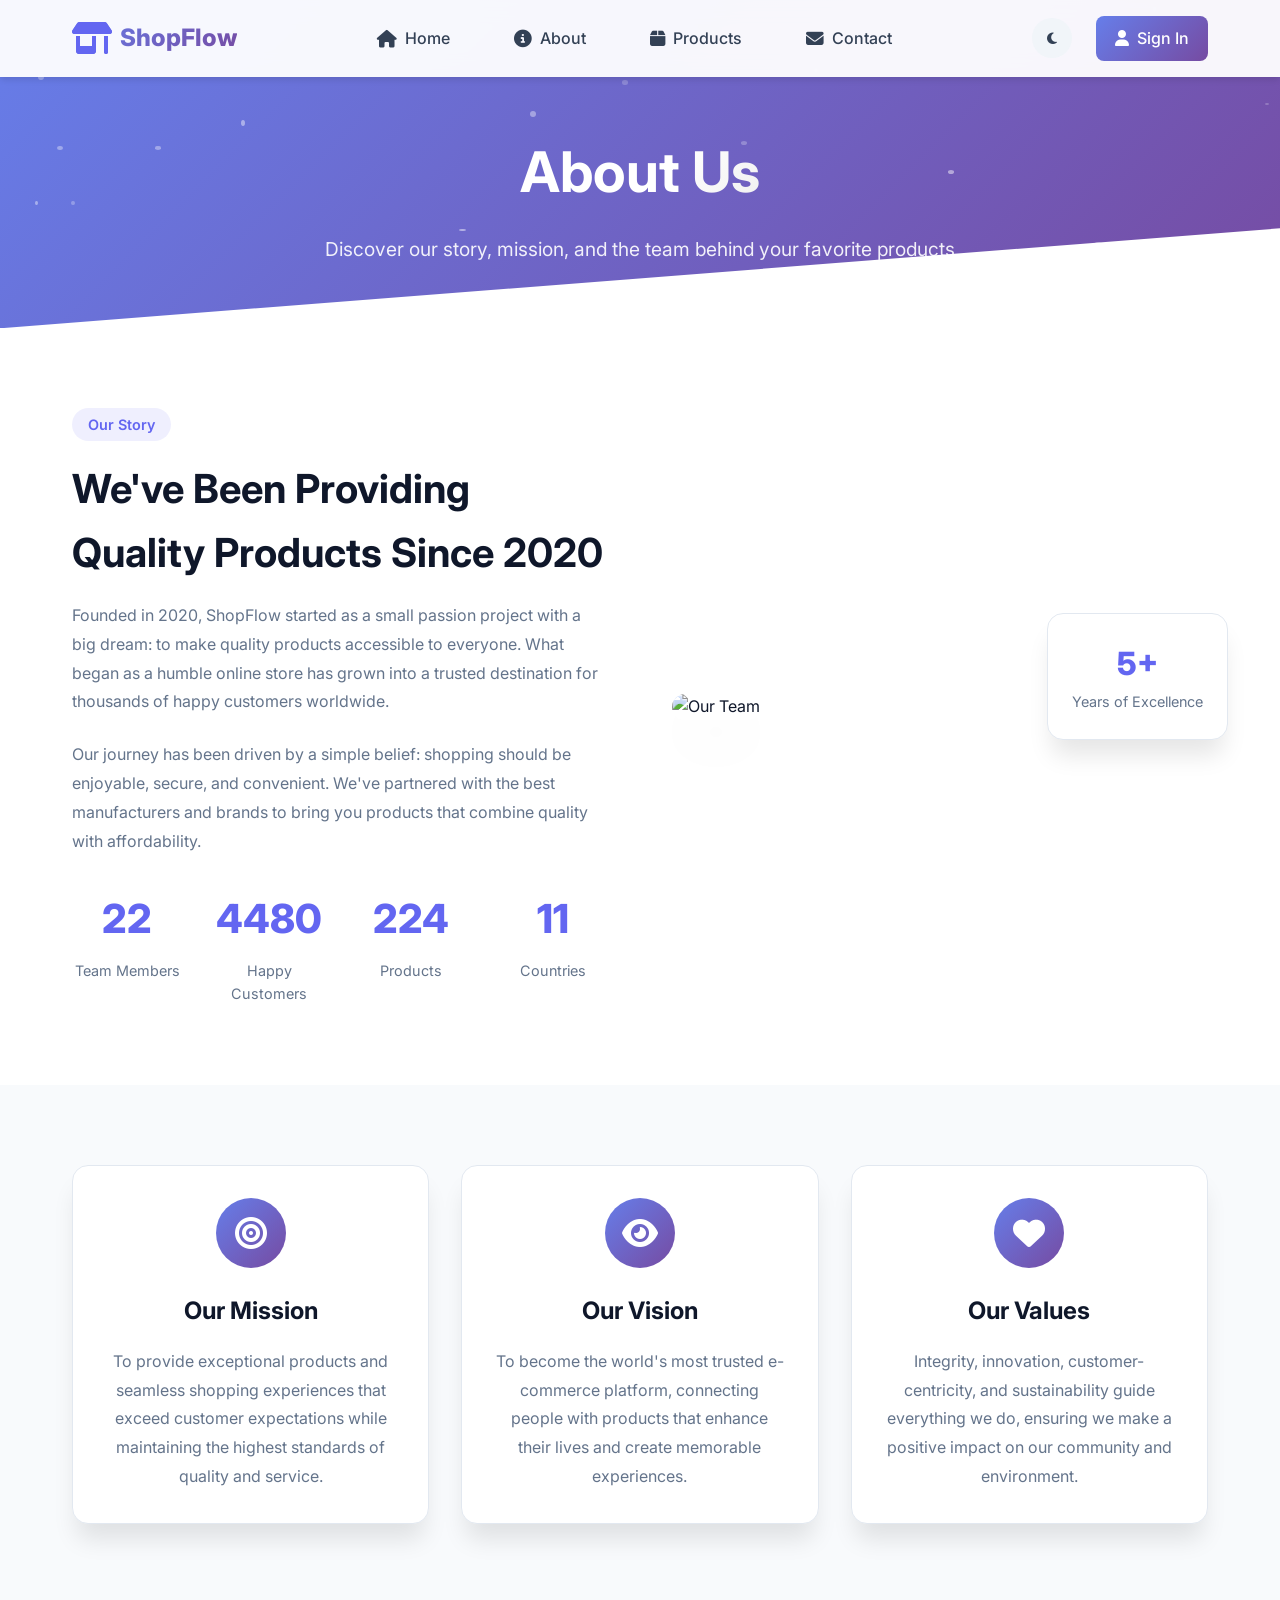
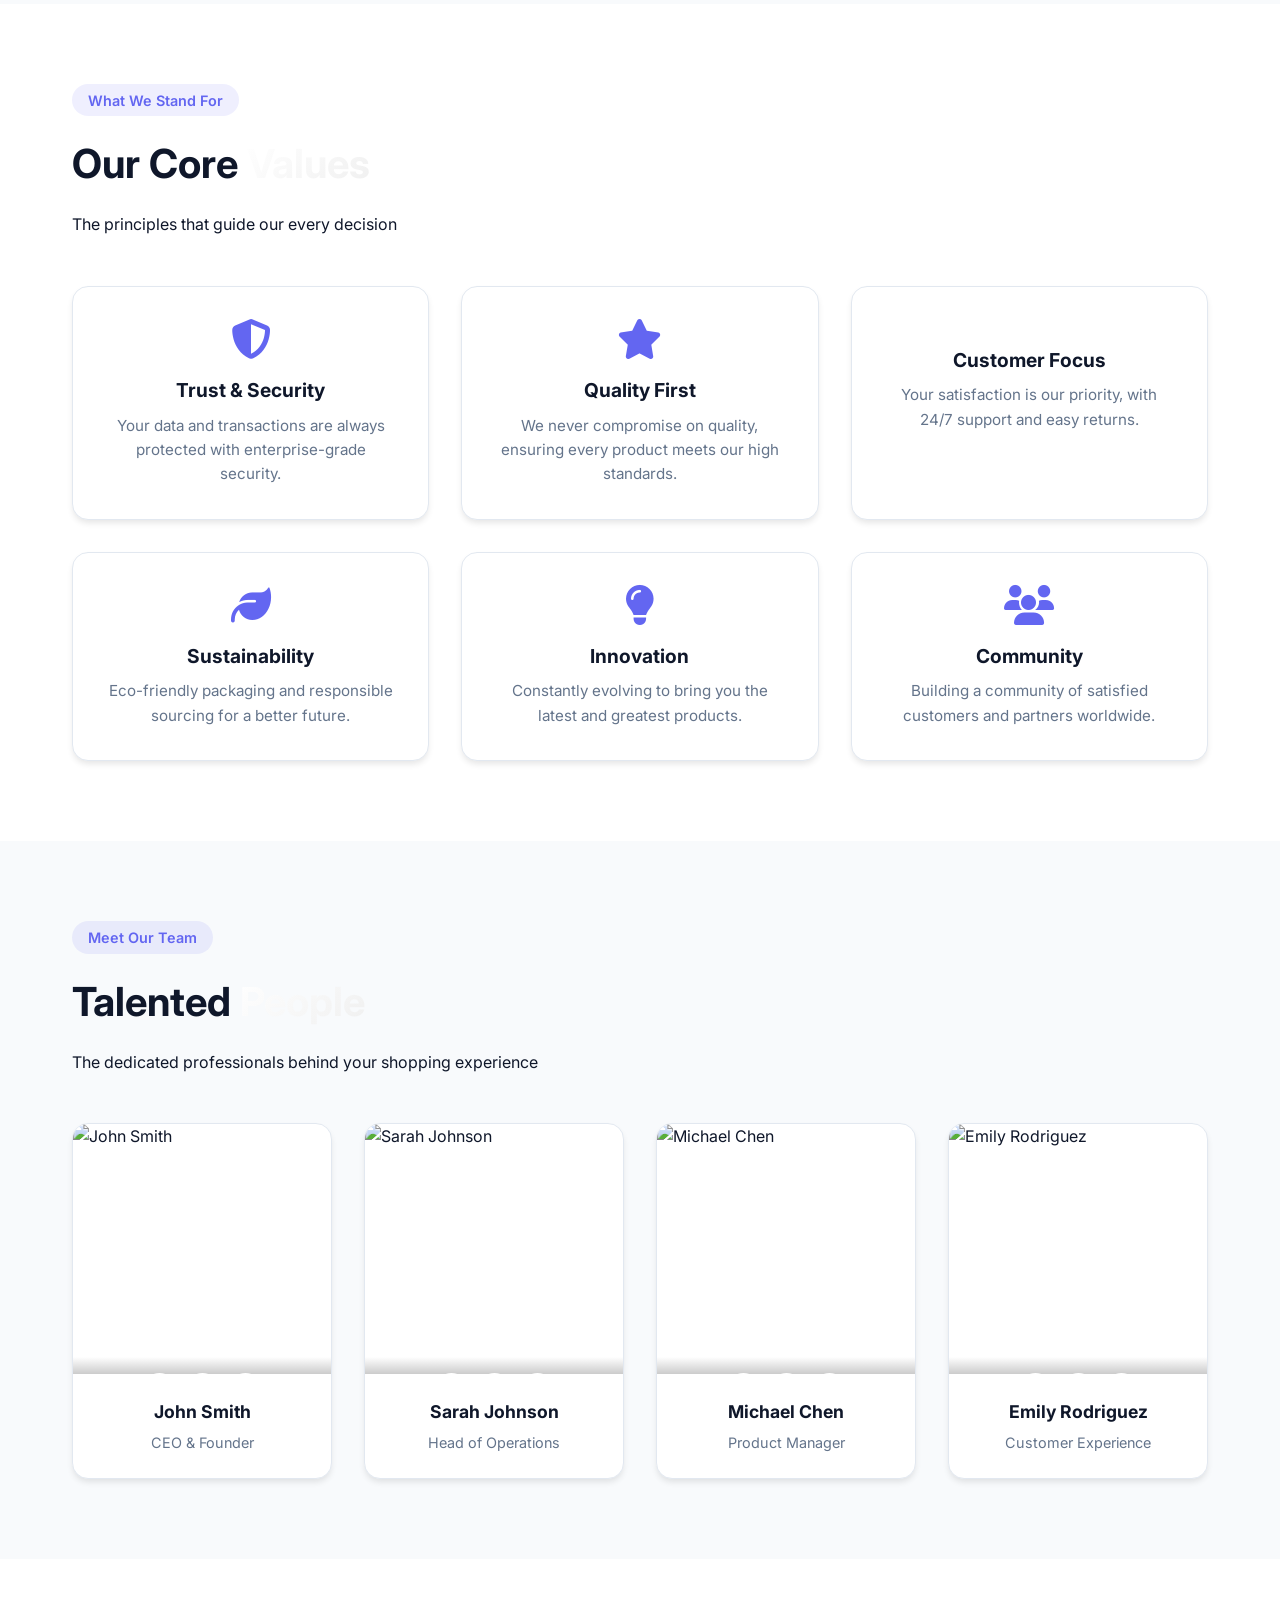
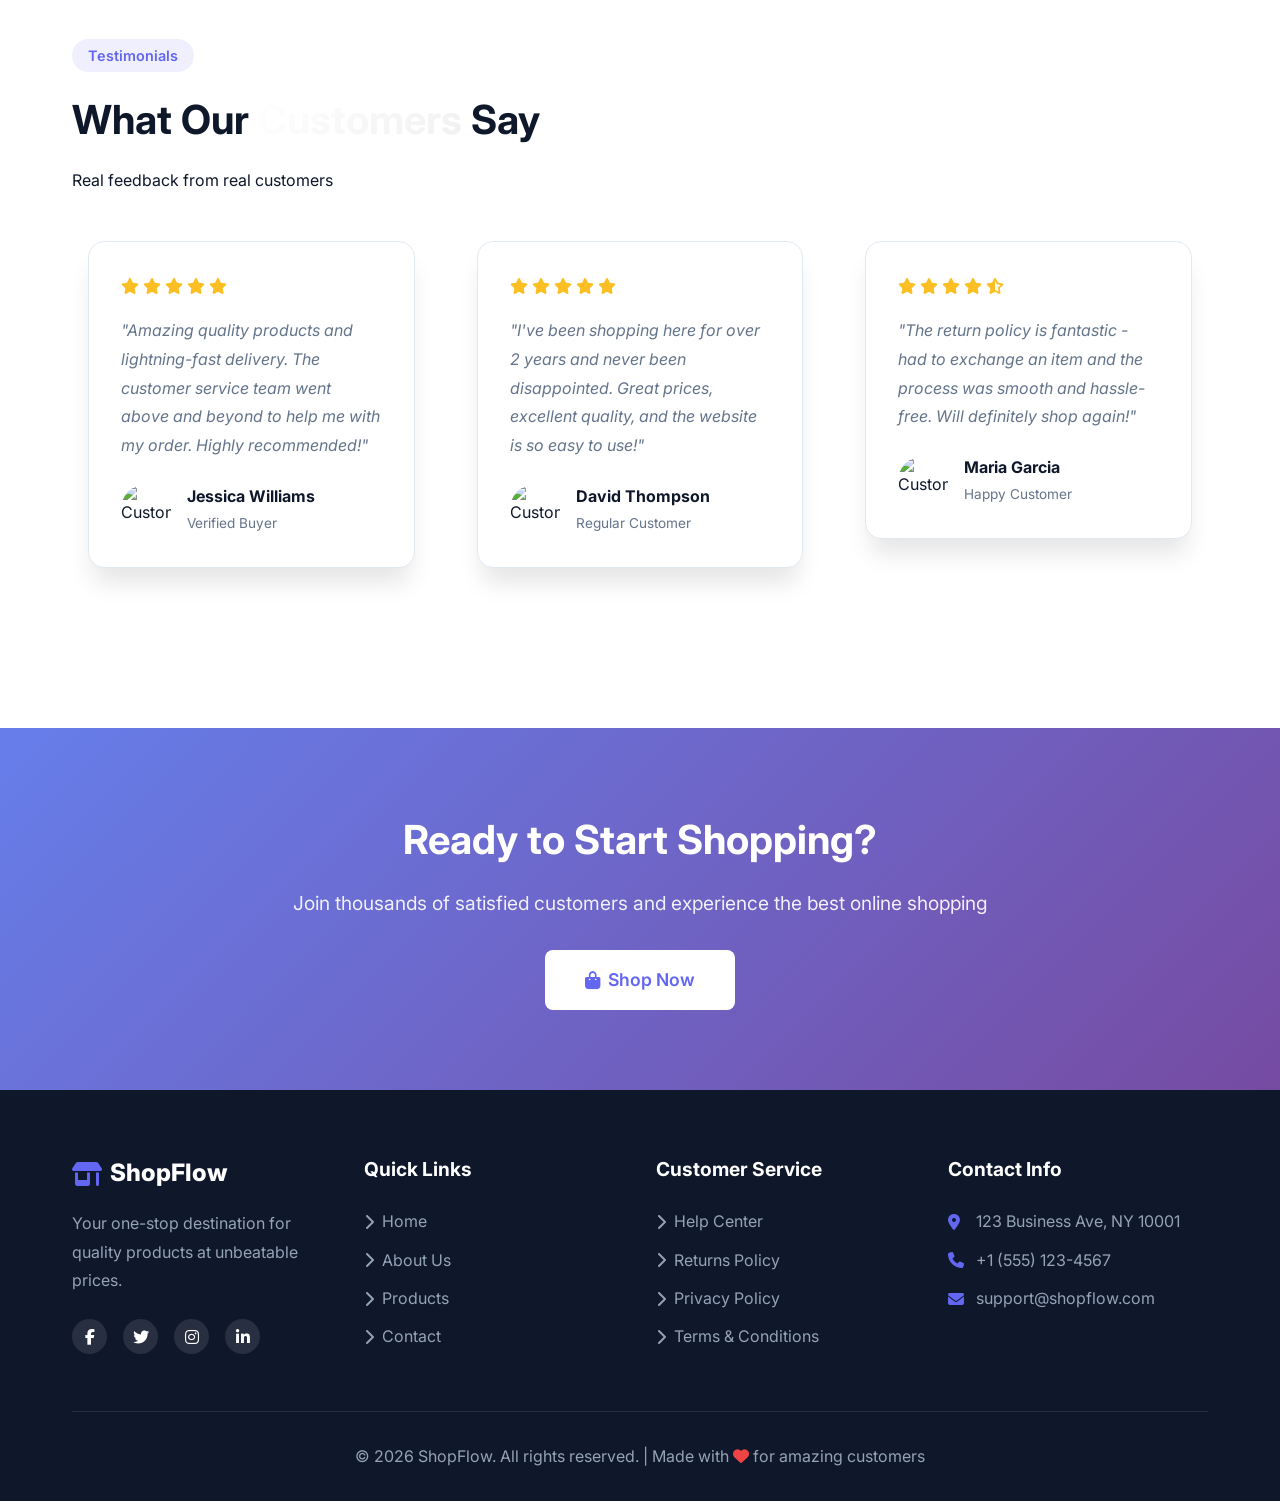
==== about-page/index.html @ 06c9c4cf "coding" ====
<!DOCTYPE html>
<html lang="en">
<head>
    <meta charset="UTF-8">
    <meta name="viewport" content="width=device-width, initial-scale=1.0">
    <title>About Us | Our Story & Team</title>
    
    <!-- Font Awesome 6 -->
    <link rel="stylesheet" href="https://cdnjs.cloudflare.com/ajax/libs/font-awesome/6.4.0/css/all.min.css">
    
    <!-- Google Fonts -->
    <link href="https://fonts.googleapis.com/css2?family=Inter:wght@300;400;500;600;700;800&display=swap" rel="stylesheet">
    
    <!-- AOS Animation -->
    <link href="https://unpkg.com/aos@2.3.1/dist/aos.css" rel="stylesheet">
    
    <!-- Swiper CSS -->
    <link rel="stylesheet" href="https://cdn.jsdelivr.net/npm/swiper@11/swiper-bundle.min.css" />
    
    <!-- Custom CSS -->
    <link rel="stylesheet" href="about.css">
</head>
<body>

    <!-- Navbar -->
    <nav class="navbar">
        <div class="nav-container">
            <div class="logo">
                <i class="fas fa-store-alt"></i>
                <span>ShopFlow</span>
            </div>

            <ul class="nav-links">
                <li><a href="index.html"><i class="fas fa-home"></i> Home</a></li>
                <li><a href="about.html" class="active"><i class="fas fa-info-circle"></i> About</a></li>
                <li><a href="products.html"><i class="fas fa-box"></i> Products</a></li>
                <li><a href="contact.html"><i class="fas fa-envelope"></i> Contact</a></li>
            </ul>

            <div class="nav-actions">
                <button class="theme-toggle" id="themeToggle">
                    <i class="fas fa-moon"></i>
                </button>
                
                <a href="./login.html" class="login-btn">
                    <i class="fas fa-user"></i>
                    <span>Sign In</span>
                </a>

                <button class="mobile-menu" id="mobileMenu">
                    <i class="fas fa-bars"></i>
                </button>
            </div>
        </div>
    </nav>

    <!-- Page Header -->
    <section class="page-header">
        <div class="header-content" data-aos="fade-up">
            <h1>About <span class="gradient-text">Us</span></h1>
            <p>Discover our story, mission, and the team behind your favorite products</p>
        </div>
        <div class="header-shape"></div>
    </section>

    <!-- Our Story Section -->
    <section class="story-section">
        <div class="container">
            <div class="story-grid">
                <div class="story-content" data-aos="fade-right">
                    <span class="section-subtitle">Our Story</span>
                    <h2 class="section-title">We've Been Providing Quality Products Since 2020</h2>
                    <p class="story-text">
                        Founded in 2020, ShopFlow started as a small passion project with a big dream: to make quality products accessible to everyone. What began as a humble online store has grown into a trusted destination for thousands of happy customers worldwide.
                    </p>
                    <p class="story-text">
                        Our journey has been driven by a simple belief: shopping should be enjoyable, secure, and convenient. We've partnered with the best manufacturers and brands to bring you products that combine quality with affordability.
                    </p>
                    
                    <div class="stats-container">
                        <div class="stat-item">
                            <div class="stat-number" data-target="50">0</div>
                            <div class="stat-label">Team Members</div>
                        </div>
                        <div class="stat-item">
                            <div class="stat-number" data-target="10000">0</div>
                            <div class="stat-label">Happy Customers</div>
                        </div>
                        <div class="stat-item">
                            <div class="stat-number" data-target="500">0</div>
                            <div class="stat-label">Products</div>
                        </div>
                        <div class="stat-item">
                            <div class="stat-number" data-target="25">0</div>
                            <div class="stat-label">Countries</div>
                        </div>
                    </div>
                </div>
                
                <div class="story-image" data-aos="fade-left">
                    <img src="https://images.unsplash.com/photo-1522071820081-009f0129c71c?ixlib=rb-4.0.3&auto=format&fit=crop&w=1170&q=80" alt="Our Team">
                    <div class="experience-badge">
                        <span class="years">5+</span>
                        <span class="text">Years of Excellence</span>
                    </div>
                </div>
            </div>
        </div>
    </section>

    <!-- Mission & Vision Section -->
    <section class="mission-section">
        <div class="container">
            <div class="mission-grid">
                <div class="mission-card" data-aos="fade-up">
                    <div class="card-icon">
                        <i class="fas fa-bullseye"></i>
                    </div>
                    <h3>Our Mission</h3>
                    <p>To provide exceptional products and seamless shopping experiences that exceed customer expectations while maintaining the highest standards of quality and service.</p>
                </div>
                
                <div class="mission-card" data-aos="fade-up" data-aos-delay="100">
                    <div class="card-icon">
                        <i class="fas fa-eye"></i>
                    </div>
                    <h3>Our Vision</h3>
                    <p>To become the world's most trusted e-commerce platform, connecting people with products that enhance their lives and create memorable experiences.</p>
                </div>
                
                <div class="mission-card" data-aos="fade-up" data-aos-delay="200">
                    <div class="card-icon">
                        <i class="fas fa-heart"></i>
                    </div>
                    <h3>Our Values</h3>
                    <p>Integrity, innovation, customer-centricity, and sustainability guide everything we do, ensuring we make a positive impact on our community and environment.</p>
                </div>
            </div>
        </div>
    </section>

    <!-- Values Section -->
    <section class="values-section">
        <div class="container">
            <div class="section-header" data-aos="fade-up">
                <span class="section-subtitle">What We Stand For</span>
                <h2 class="section-title">Our Core <span class="gradient-text">Values</span></h2>
                <p>The principles that guide our every decision</p>
            </div>

            <div class="values-grid">
                <div class="value-item" data-aos="fade-up">
                    <i class="fas fa-shield-alt"></i>
                    <h4>Trust & Security</h4>
                    <p>Your data and transactions are always protected with enterprise-grade security.</p>
                </div>
                <div class="value-item" data-aos="fade-up" data-aos-delay="100">
                    <i class="fas fa-star"></i>
                    <h4>Quality First</h4>
                    <p>We never compromise on quality, ensuring every product meets our high standards.</p>
                </div>
                <div class="value-item" data-aos="fade-up" data-aos-delay="200">
                    <i class="fas fa-hand-heart"></i>
                    <h4>Customer Focus</h4>
                    <p>Your satisfaction is our priority, with 24/7 support and easy returns.</p>
                </div>
                <div class="value-item" data-aos="fade-up" data-aos-delay="300">
                    <i class="fas fa-leaf"></i>
                    <h4>Sustainability</h4>
                    <p>Eco-friendly packaging and responsible sourcing for a better future.</p>
                </div>
                <div class="value-item" data-aos="fade-up" data-aos-delay="400">
                    <i class="fas fa-lightbulb"></i>
                    <h4>Innovation</h4>
                    <p>Constantly evolving to bring you the latest and greatest products.</p>
                </div>
                <div class="value-item" data-aos="fade-up" data-aos-delay="500">
                    <i class="fas fa-users"></i>
                    <h4>Community</h4>
                    <p>Building a community of satisfied customers and partners worldwide.</p>
                </div>
            </div>
        </div>
    </section>

    <!-- Team Section -->
    <section class="team-section">
        <div class="container">
            <div class="section-header" data-aos="fade-up">
                <span class="section-subtitle">Meet Our Team</span>
                <h2 class="section-title">Talented <span class="gradient-text">People</span></h2>
                <p>The dedicated professionals behind your shopping experience</p>
            </div>

            <div class="team-grid">
                <div class="team-card" data-aos="fade-up">
                    <div class="member-image">
                        <img src="https://randomuser.me/api/portraits/men/32.jpg" alt="John Smith">
                        <div class="member-social">
                            <a href="#"><i class="fab fa-linkedin-in"></i></a>
                            <a href="#"><i class="fab fa-twitter"></i></a>
                            <a href="#"><i class="fab fa-github"></i></a>
                        </div>
                    </div>
                    <div class="member-info">
                        <h3>John Smith</h3>
                        <p>CEO & Founder</p>
                    </div>
                </div>

                <div class="team-card" data-aos="fade-up" data-aos-delay="100">
                    <div class="member-image">
                        <img src="https://randomuser.me/api/portraits/women/44.jpg" alt="Sarah Johnson">
                        <div class="member-social">
                            <a href="#"><i class="fab fa-linkedin-in"></i></a>
                            <a href="#"><i class="fab fa-twitter"></i></a>
                            <a href="#"><i class="fab fa-github"></i></a>
                        </div>
                    </div>
                    <div class="member-info">
                        <h3>Sarah Johnson</h3>
                        <p>Head of Operations</p>
                    </div>
                </div>

                <div class="team-card" data-aos="fade-up" data-aos-delay="200">
                    <div class="member-image">
                        <img src="https://randomuser.me/api/portraits/men/46.jpg" alt="Michael Chen">
                        <div class="member-social">
                            <a href="#"><i class="fab fa-linkedin-in"></i></a>
                            <a href="#"><i class="fab fa-twitter"></i></a>
                            <a href="#"><i class="fab fa-github"></i></a>
                        </div>
                    </div>
                    <div class="member-info">
                        <h3>Michael Chen</h3>
                        <p>Product Manager</p>
                    </div>
                </div>

                <div class="team-card" data-aos="fade-up" data-aos-delay="300">
                    <div class="member-image">
                        <img src="https://randomuser.me/api/portraits/women/68.jpg" alt="Emily Rodriguez">
                        <div class="member-social">
                            <a href="#"><i class="fab fa-linkedin-in"></i></a>
                            <a href="#"><i class="fab fa-twitter"></i></a>
                            <a href="#"><i class="fab fa-github"></i></a>
                        </div>
                    </div>
                    <div class="member-info">
                        <h3>Emily Rodriguez</h3>
                        <p>Customer Experience</p>
                    </div>
                </div>
            </div>
        </div>
    </section>

    <!-- Testimonials Section -->
    <section class="testimonials-section">
        <div class="container">
            <div class="section-header" data-aos="fade-up">
                <span class="section-subtitle">Testimonials</span>
                <h2 class="section-title">What Our <span class="gradient-text">Customers</span> Say</h2>
                <p>Real feedback from real customers</p>
            </div>

            <div class="swiper testimonial-slider" data-aos="fade-up">
                <div class="swiper-wrapper">
                    <div class="swiper-slide">
                        <div class="testimonial-card">
                            <div class="testimonial-rating">
                                <i class="fas fa-star"></i>
                                <i class="fas fa-star"></i>
                                <i class="fas fa-star"></i>
                                <i class="fas fa-star"></i>
                                <i class="fas fa-star"></i>
                            </div>
                            <p class="testimonial-text">"Amazing quality products and lightning-fast delivery. The customer service team went above and beyond to help me with my order. Highly recommended!"</p>
                            <div class="testimonial-author">
                                <img src="https://randomuser.me/api/portraits/women/12.jpg" alt="Customer">
                                <div>
                                    <h4>Jessica Williams</h4>
                                    <p>Verified Buyer</p>
                                </div>
                            </div>
                        </div>
                    </div>

                    <div class="swiper-slide">
                        <div class="testimonial-card">
                            <div class="testimonial-rating">
                                <i class="fas fa-star"></i>
                                <i class="fas fa-star"></i>
                                <i class="fas fa-star"></i>
                                <i class="fas fa-star"></i>
                                <i class="fas fa-star"></i>
                            </div>
                            <p class="testimonial-text">"I've been shopping here for over 2 years and never been disappointed. Great prices, excellent quality, and the website is so easy to use!"</p>
                            <div class="testimonial-author">
                                <img src="https://randomuser.me/api/portraits/men/22.jpg" alt="Customer">
                                <div>
                                    <h4>David Thompson</h4>
                                    <p>Regular Customer</p>
                                </div>
                            </div>
                        </div>
                    </div>

                    <div class="swiper-slide">
                        <div class="testimonial-card">
                            <div class="testimonial-rating">
                                <i class="fas fa-star"></i>
                                <i class="fas fa-star"></i>
                                <i class="fas fa-star"></i>
                                <i class="fas fa-star"></i>
                                <i class="fas fa-star-half-alt"></i>
                            </div>
                            <p class="testimonial-text">"The return policy is fantastic - had to exchange an item and the process was smooth and hassle-free. Will definitely shop again!"</p>
                            <div class="testimonial-author">
                                <img src="https://randomuser.me/api/portraits/women/33.jpg" alt="Customer">
                                <div>
                                    <h4>Maria Garcia</h4>
                                    <p>Happy Customer</p>
                                </div>
                            </div>
                        </div>
                    </div>
                </div>
                <div class="swiper-pagination"></div>
            </div>
        </div>
    </section>

    <!-- CTA Section -->
    <section class="cta-section">
        <div class="container">
            <div class="cta-content" data-aos="zoom-in">
                <h2>Ready to Start Shopping?</h2>
                <p>Join thousands of satisfied customers and experience the best online shopping</p>
                <a href="products.html" class="cta-btn">
                    <i class="fas fa-shopping-bag"></i>
                    Shop Now
                </a>
            </div>
        </div>
    </section>

    <!-- Footer -->
    <footer class="footer">
        <div class="container">
            <div class="footer-grid">
                <div class="footer-col">
                    <div class="footer-logo">
                        <i class="fas fa-store-alt"></i>
                        <span>ShopFlow</span>
                    </div>
                    <p>Your one-stop destination for quality products at unbeatable prices.</p>
                    <div class="social-links">
                        <a href="#"><i class="fab fa-facebook-f"></i></a>
                        <a href="#"><i class="fab fa-twitter"></i></a>
                        <a href="#"><i class="fab fa-instagram"></i></a>
                        <a href="#"><i class="fab fa-linkedin-in"></i></a>
                    </div>
                </div>

                <div class="footer-col">
                    <h3>Quick Links</h3>
                    <ul>
                        <li><a href="index.html"><i class="fas fa-chevron-right"></i> Home</a></li>
                        <li><a href="about.html"><i class="fas fa-chevron-right"></i> About Us</a></li>
                        <li><a href="products.html"><i class="fas fa-chevron-right"></i> Products</a></li>
                        <li><a href="contact.html"><i class="fas fa-chevron-right"></i> Contact</a></li>
                    </ul>
                </div>

                <div class="footer-col">
                    <h3>Customer Service</h3>
                    <ul>
                        <li><a href="#"><i class="fas fa-chevron-right"></i> Help Center</a></li>
                        <li><a href="#"><i class="fas fa-chevron-right"></i> Returns Policy</a></li>
                        <li><a href="#"><i class="fas fa-chevron-right"></i> Privacy Policy</a></li>
                        <li><a href="#"><i class="fas fa-chevron-right"></i> Terms & Conditions</a></li>
                    </ul>
                </div>

                <div class="footer-col">
                    <h3>Contact Info</h3>
                    <ul class="contact-info">
                        <li><i class="fas fa-map-marker-alt"></i> 123 Business Ave, NY 10001</li>
                        <li><i class="fas fa-phone"></i> +1 (555) 123-4567</li>
                        <li><i class="fas fa-envelope"></i> support@shopflow.com</li>
                    </ul>
                </div>
            </div>

            <div class="footer-bottom">
                <p>&copy; 2026 ShopFlow. All rights reserved. | Made with <i class="fas fa-heart" style="color: #ef4444;"></i> for amazing customers</p>
            </div>
        </div>
    </footer>

    <!-- Back to Top Button -->
    <button class="back-to-top" id="backToTop">
        <i class="fas fa-arrow-up"></i>
    </button>

    <!-- Theme Switch Animation Overlay -->
    <div class="theme-transition"></div>

    <!-- Scripts -->
    <script src="https://unpkg.com/aos@2.3.1/dist/aos.js"></script>
    <script src="https://cdn.jsdelivr.net/npm/swiper@11/swiper-bundle.min.js"></script>
    <script src="about.js"></script>
</body>
</html>
---- about-page/about.css ----
:root {
    /* Light Theme Variables */
    --primary: #6366f1;
    --primary-dark: #4f46e5;
    --primary-light: #818cf8;
    --secondary: #10b981;
    --danger: #ef4444;
    --warning: #f59e0b;
    
    /* Light Mode */
    --bg-primary: #ffffff;
    --bg-secondary: #f8fafc;
    --bg-tertiary: #f1f5f9;
    --text-primary: #0f172a;
    --text-secondary: #334155;
    --text-muted: #64748b;
    --border-color: #e2e8f0;
    --card-bg: #ffffff;
    --navbar-bg: rgba(255, 255, 255, 0.95);
    --footer-bg: #0f172a;
    --footer-text: #94a3b8;
    
    --gradient-1: linear-gradient(135deg, #667eea 0%, #764ba2 100%);
    --gradient-2: linear-gradient(135deg, #f093fb 0%, #f5576c 100%);
    
    --shadow-sm: 0 1px 2px 0 rgba(0, 0, 0, 0.05);
    --shadow: 0 4px 6px -1px rgba(0, 0, 0, 0.1);
    --shadow-md: 0 10px 15px -3px rgba(0, 0, 0, 0.1);
    --shadow-lg: 0 20px 25px -5px rgba(0, 0, 0, 0.1);
    --shadow-xl: 0 25px 50px -12px rgba(0, 0, 0, 0.25);
    
    --transition: all 0.3s cubic-bezier(0.4, 0, 0.2, 1);
}

/* Dark Theme Variables */
body.dark {
    --bg-primary: #0f172a;
    --bg-secondary: #1e293b;
    --bg-tertiary: #334155;
    --text-primary: #f8fafc;
    --text-secondary: #e2e8f0;
    --text-muted: #94a3b8;
    --border-color: #334155;
    --card-bg: #1e293b;
    --navbar-bg: rgba(15, 23, 42, 0.95);
    --footer-bg: #020617;
    --footer-text: #94a3b8;
}

* {
    margin: 0;
    padding: 0;
    box-sizing: border-box;
}

html {
    scroll-behavior: smooth;
}

body {
    font-family: 'Inter', sans-serif;
    background: var(--bg-primary);
    color: var(--text-primary);
    line-height: 1.6;
    overflow-x: hidden;
    transition: background-color 0.3s ease, color 0.3s ease;
}

.container {
    max-width: 1200px;
    margin: 0 auto;
    padding: 0 2rem;
}

/* Theme Transition */
.theme-transition {
    position: fixed;
    top: 0;
    left: 0;
    width: 100%;
    height: 100%;
    background: var(--bg-primary);
    z-index: 9999;
    pointer-events: none;
    opacity: 0;
    transition: opacity 0.5s ease;
}

.theme-transition.active {
    opacity: 0.3;
}

/* Navbar */
.navbar {
    position: fixed;
    top: 0;
    left: 0;
    width: 100%;
    background: var(--navbar-bg);
    backdrop-filter: blur(10px);
    box-shadow: var(--shadow);
    z-index: 1000;
    transition: var(--transition);
}

.nav-container {
    max-width: 1200px;
    margin: 0 auto;
    padding: 1rem 2rem;
    display: flex;
    justify-content: space-between;
    align-items: center;
}

.logo {
    display: flex;
    align-items: center;
    gap: 0.5rem;
    font-size: 1.5rem;
    font-weight: 800;
    background: var(--gradient-1);
    -webkit-background-clip: text;
    -webkit-text-fill-color: transparent;
}

.logo i {
    font-size: 2rem;
    -webkit-text-fill-color: var(--primary);
}

.nav-links {
    display: flex;
    gap: 2rem;
    list-style: none;
}

.nav-links a {
    text-decoration: none;
    color: var(--text-secondary);
    font-weight: 500;
    display: flex;
    align-items: center;
    gap: 0.5rem;
    padding: 0.5rem 1rem;
    border-radius: 0.5rem;
    transition: var(--transition);
}

.nav-links a i {
    font-size: 1.1rem;
}

.nav-links a:hover,
.nav-links a.active {
    color: var(--primary);
    background: rgba(99, 102, 241, 0.1);
}

.nav-actions {
    display: flex;
    align-items: center;
    gap: 1.5rem;
}

.theme-toggle {
    width: 40px;
    height: 40px;
    border: none;
    border-radius: 50%;
    background: var(--bg-tertiary);
    color: var(--text-secondary);
    cursor: pointer;
    display: flex;
    align-items: center;
    justify-content: center;
    transition: var(--transition);
}

.theme-toggle:hover {
    background: var(--primary);
    color: white;
    transform: rotate(180deg);
}

.login-btn {
    display: flex;
    align-items: center;
    gap: 0.5rem;
    padding: 0.6rem 1.2rem;
    background: var(--gradient-1);
    color: white;
    text-decoration: none;
    border-radius: 0.5rem;
    font-weight: 500;
    transition: var(--transition);
}

.login-btn:hover {
    transform: translateY(-2px);
    box-shadow: var(--shadow-lg);
}

.mobile-menu {
    display: none;
    background: none;
    border: none;
    font-size: 1.5rem;
    color: var(--text-secondary);
    cursor: pointer;
}

/* Page Header */
.page-header {
    position: relative;
    padding: 8rem 2rem 4rem;
    background: linear-gradient(135deg, #667eea 0%, #764ba2 100%);
    text-align: center;
    overflow: hidden;
}

.header-content {
    position: relative;
    z-index: 2;
    max-width: 800px;
    margin: 0 auto;
}

.header-content h1 {
    font-size: 3.5rem;
    color: white;
    margin-bottom: 1rem;
}

.gradient-text {
    background: linear-gradient(135deg, #fff 0%, #f0f0f0 100%);
    -webkit-background-clip: text;
    -webkit-text-fill-color: transparent;
}

.header-content p {
    font-size: 1.2rem;
    color: rgba(255, 255, 255, 0.9);
}

.header-shape {
    position: absolute;
    bottom: 0;
    left: 0;
    width: 100%;
    height: 100px;
    background: var(--bg-primary);
    clip-path: polygon(0 100%, 100% 100%, 100% 0, 0 100%);
    transition: background 0.3s ease;
}

/* Section Styles */
.section-subtitle {
    display: inline-block;
    padding: 0.3rem 1rem;
    background: rgba(99, 102, 241, 0.1);
    color: var(--primary);
    border-radius: 2rem;
    font-size: 0.9rem;
    font-weight: 600;
    margin-bottom: 1rem;
}

.section-title {
    font-size: 2.5rem;
    margin-bottom: 1rem;
    color: var(--text-primary);
}

/* Story Section */
.story-section {
    padding: 5rem 0;
    background: var(--bg-primary);
}

.story-grid {
    display: grid;
    grid-template-columns: 1fr 1fr;
    gap: 4rem;
    align-items: center;
}

.story-text {
    color: var(--text-muted);
    margin-bottom: 1.5rem;
    line-height: 1.8;
}

.stats-container {
    display: grid;
    grid-template-columns: repeat(4, 1fr);
    gap: 2rem;
    margin-top: 2rem;
}

.stat-item {
    text-align: center;
}

.stat-number {
    font-size: 2.5rem;
    font-weight: 800;
    color: var(--primary);
    margin-bottom: 0.5rem;
}

.stat-label {
    color: var(--text-muted);
    font-size: 0.9rem;
}

.story-image {
    position: relative;
}

.story-image img {
    width: 100%;
    border-radius: 1rem;
    box-shadow: var(--shadow-xl);
}

.experience-badge {
    position: absolute;
    bottom: -20px;
    right: -20px;
    background: var(--card-bg);
    padding: 1.5rem;
    border-radius: 1rem;
    box-shadow: var(--shadow-lg);
    text-align: center;
    border: 1px solid var(--border-color);
}

.experience-badge .years {
    display: block;
    font-size: 2rem;
    font-weight: 800;
    color: var(--primary);
}

.experience-badge .text {
    color: var(--text-muted);
    font-size: 0.9rem;
}

/* Mission Section */
.mission-section {
    padding: 5rem 0;
    background: var(--bg-secondary);
}

.mission-grid {
    display: grid;
    grid-template-columns: repeat(3, 1fr);
    gap: 2rem;
}

.mission-card {
    background: var(--card-bg);
    padding: 2rem;
    border-radius: 1rem;
    text-align: center;
    box-shadow: var(--shadow-lg);
    transition: var(--transition);
    border: 1px solid var(--border-color);
}

.mission-card:hover {
    transform: translateY(-5px);
    box-shadow: var(--shadow-xl);
}

.card-icon {
    width: 70px;
    height: 70px;
    background: var(--gradient-1);
    border-radius: 50%;
    display: flex;
    align-items: center;
    justify-content: center;
    margin: 0 auto 1.5rem;
}

.card-icon i {
    font-size: 2rem;
    color: white;
}

.mission-card h3 {
    margin-bottom: 1rem;
    font-size: 1.5rem;
    color: var(--text-primary);
}

.mission-card p {
    color: var(--text-muted);
    line-height: 1.8;
}

/* Values Section */
.values-section {
    padding: 5rem 0;
    background: var(--bg-primary);
}

.values-grid {
    display: grid;
    grid-template-columns: repeat(3, 1fr);
    gap: 2rem;
    margin-top: 3rem;
}

.value-item {
    text-align: center;
    padding: 2rem;
    border-radius: 1rem;
    background: var(--card-bg);
    box-shadow: var(--shadow);
    transition: var(--transition);
    border: 1px solid var(--border-color);
}

.value-item:hover {
    transform: translateY(-5px);
    box-shadow: var(--shadow-lg);
}

.value-item i {
    font-size: 2.5rem;
    color: var(--primary);
    margin-bottom: 1rem;
}

.value-item h4 {
    margin-bottom: 0.5rem;
    font-size: 1.2rem;
    color: var(--text-primary);
}

.value-item p {
    color: var(--text-muted);
    font-size: 0.95rem;
}

/* Team Section */
.team-section {
    padding: 5rem 0;
    background: var(--bg-secondary);
}

.team-grid {
    display: grid;
    grid-template-columns: repeat(4, 1fr);
    gap: 2rem;
    margin-top: 3rem;
}

.team-card {
    background: var(--card-bg);
    border-radius: 1rem;
    overflow: hidden;
    box-shadow: var(--shadow);
    transition: var(--transition);
    border: 1px solid var(--border-color);
}

.team-card:hover {
    transform: translateY(-5px);
    box-shadow: var(--shadow-lg);
}

.member-image {
    position: relative;
    height: 250px;
    overflow: hidden;
}

.member-image img {
    width: 100%;
    height: 100%;
    object-fit: cover;
    transition: var(--transition);
}

.team-card:hover .member-image img {
    transform: scale(1.1);
}

.member-social {
    position: absolute;
    bottom: -50px;
    left: 0;
    width: 100%;
    display: flex;
    justify-content: center;
    gap: 0.5rem;
    padding: 1rem;
    background: linear-gradient(to top, rgba(0,0,0,0.8), transparent);
    transition: var(--transition);
}

.team-card:hover .member-social {
    bottom: 0;
}

.member-social a {
    width: 35px;
    height: 35px;
    background: white;
    border-radius: 50%;
    display: flex;
    align-items: center;
    justify-content: center;
    color: var(--primary);
    text-decoration: none;
    transition: var(--transition);
}

.member-social a:hover {
    background: var(--primary);
    color: white;
    transform: translateY(-3px);
}

.member-info {
    padding: 1.5rem;
    text-align: center;
}

.member-info h3 {
    margin-bottom: 0.3rem;
    font-size: 1.1rem;
    color: var(--text-primary);
}

.member-info p {
    color: var(--text-muted);
    font-size: 0.9rem;
}

/* Testimonials Section */
.testimonials-section {
    padding: 5rem 0;
    background: var(--bg-primary);
}

.testimonial-slider {
    padding: 2rem 0 4rem;
}

.testimonial-card {
    background: var(--card-bg);
    padding: 2rem;
    border-radius: 1rem;
    box-shadow: var(--shadow-lg);
    margin: 1rem;
    border: 1px solid var(--border-color);
}

.testimonial-rating {
    margin-bottom: 1rem;
    color: #fbbf24;
}

.testimonial-text {
    color: var(--text-muted);
    line-height: 1.8;
    margin-bottom: 1.5rem;
    font-style: italic;
}

.testimonial-author {
    display: flex;
    align-items: center;
    gap: 1rem;
}

.testimonial-author img {
    width: 50px;
    height: 50px;
    border-radius: 50%;
    object-fit: cover;
}

.testimonial-author h4 {
    font-size: 1rem;
    margin-bottom: 0.2rem;
    color: var(--text-primary);
}

.testimonial-author p {
    color: var(--text-muted);
    font-size: 0.85rem;
}

.swiper-pagination-bullet {
    width: 10px;
    height: 10px;
    background: var(--primary);
    opacity: 0.5;
}

.swiper-pagination-bullet-active {
    opacity: 1;
    width: 20px;
    border-radius: 10px;
}

/* CTA Section */
.cta-section {
    padding: 5rem 0;
    background: linear-gradient(135deg, #667eea 0%, #764ba2 100%);
    color: white;
    text-align: center;
}

.cta-content h2 {
    font-size: 2.5rem;
    margin-bottom: 1rem;
}

.cta-content p {
    font-size: 1.2rem;
    margin-bottom: 2rem;
    opacity: 0.9;
}

.cta-btn {
    display: inline-flex;
    align-items: center;
    gap: 0.5rem;
    padding: 1rem 2.5rem;
    background: white;
    color: var(--primary);
    text-decoration: none;
    border-radius: 0.5rem;
    font-weight: 600;
    font-size: 1.1rem;
    transition: var(--transition);
}

.cta-btn:hover {
    transform: translateY(-2px);
    box-shadow: var(--shadow-xl);
}

/* Footer */
.footer {
    background: var(--footer-bg);
    color: white;
    padding: 4rem 0 0;
}

.footer-grid {
    display: grid;
    grid-template-columns: repeat(4, 1fr);
    gap: 2rem;
    margin-bottom: 3rem;
}

.footer-logo {
    display: flex;
    align-items: center;
    gap: 0.5rem;
    font-size: 1.5rem;
    font-weight: 800;
    margin-bottom: 1rem;
    color: white;
}

.footer-logo i {
    color: var(--primary);
}

.footer-col p {
    color: var(--footer-text);
    line-height: 1.8;
    margin-bottom: 1.5rem;
}

.social-links {
    display: flex;
    gap: 1rem;
}

.social-links a {
    width: 35px;
    height: 35px;
    background: rgba(255,255,255,0.1);
    border-radius: 50%;
    display: flex;
    align-items: center;
    justify-content: center;
    color: white;
    text-decoration: none;
    transition: var(--transition);
}

.social-links a:hover {
    background: var(--primary);
    transform: translateY(-3px);
}

.footer-col h3 {
    margin-bottom: 1.5rem;
    font-size: 1.2rem;
    color: white;
}

.footer-col ul {
    list-style: none;
}

.footer-col ul li {
    margin-bottom: 0.8rem;
}

.footer-col ul li a {
    color: var(--footer-text);
    text-decoration: none;
    display: flex;
    align-items: center;
    gap: 0.5rem;
    transition: var(--transition);
}

.footer-col ul li a:hover {
    color: var(--primary);
    transform: translateX(5px);
}

.contact-info li {
    display: flex;
    align-items: center;
    gap: 0.5rem;
    color: var(--footer-text);
    margin-bottom: 1rem;
}

.contact-info i {
    color: var(--primary);
    width: 20px;
}

.footer-bottom {
    text-align: center;
    padding: 2rem 0;
    border-top: 1px solid rgba(255,255,255,0.1);
    color: var(--footer-text);
}

/* Back to Top Button */
.back-to-top {
    position: fixed;
    bottom: 2rem;
    right: 2rem;
    width: 45px;
    height: 45px;
    background: var(--gradient-1);
    border: none;
    border-radius: 50%;
    color: white;
    cursor: pointer;
    display: flex;
    align-items: center;
    justify-content: center;
    font-size: 1.2rem;
    opacity: 0;
    visibility: hidden;
    transition: var(--transition);
    z-index: 100;
}

.back-to-top.show {
    opacity: 1;
    visibility: visible;
}

.back-to-top:hover {
    transform: translateY(-5px);
    box-shadow: var(--shadow-lg);
}

/* Responsive Design */
@media (max-width: 1024px) {
    .story-grid {
        grid-template-columns: 1fr;
        gap: 2rem;
    }
    
    .stats-container {
        grid-template-columns: repeat(2, 1fr);
    }
    
    .mission-grid {
        grid-template-columns: repeat(2, 1fr);
    }
    
    .values-grid {
        grid-template-columns: repeat(2, 1fr);
    }
    
    .team-grid {
        grid-template-columns: repeat(2, 1fr);
    }
    
    .footer-grid {
        grid-template-columns: repeat(2, 1fr);
    }
}

@media (max-width: 768px) {
    .nav-links {
        display: none;
    }
    
    .mobile-menu {
        display: block;
    }
    
    .header-content h1 {
        font-size: 2.5rem;
    }
    
    .section-title {
        font-size: 2rem;
    }
    
    .mission-grid {
        grid-template-columns: 1fr;
    }
    
    .values-grid {
        grid-template-columns: 1fr;
    }
    
    .team-grid {
        grid-template-columns: 1fr;
    }
    
    .experience-badge {
        position: static;
        margin-top: 1rem;
    }
}

@media (max-width: 480px) {
    .nav-actions .login-btn span {
        display: none;
    }
    
    .stats-container {
        grid-template-columns: 1fr;
    }
    
    .footer-grid {
        grid-template-columns: 1fr;
    }
    
    .header-content h1 {
        font-size: 2rem;
    }
}
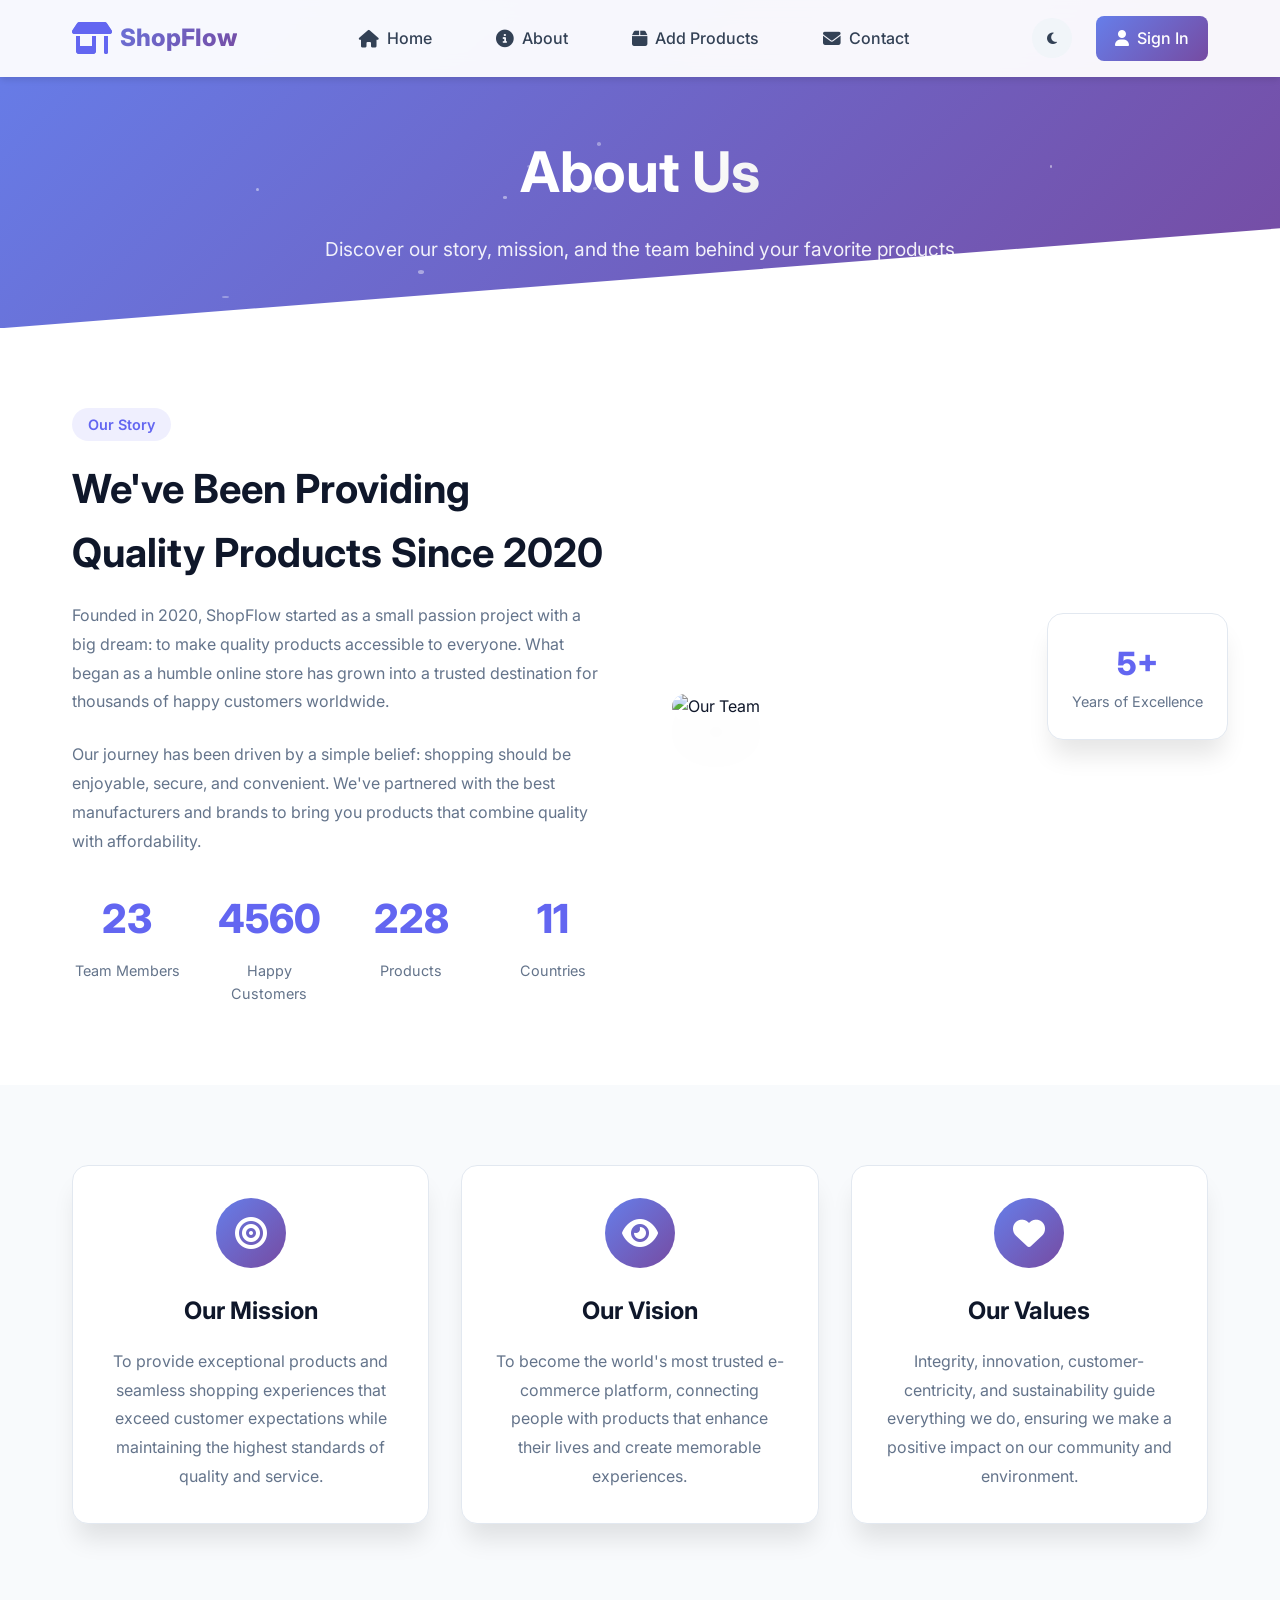
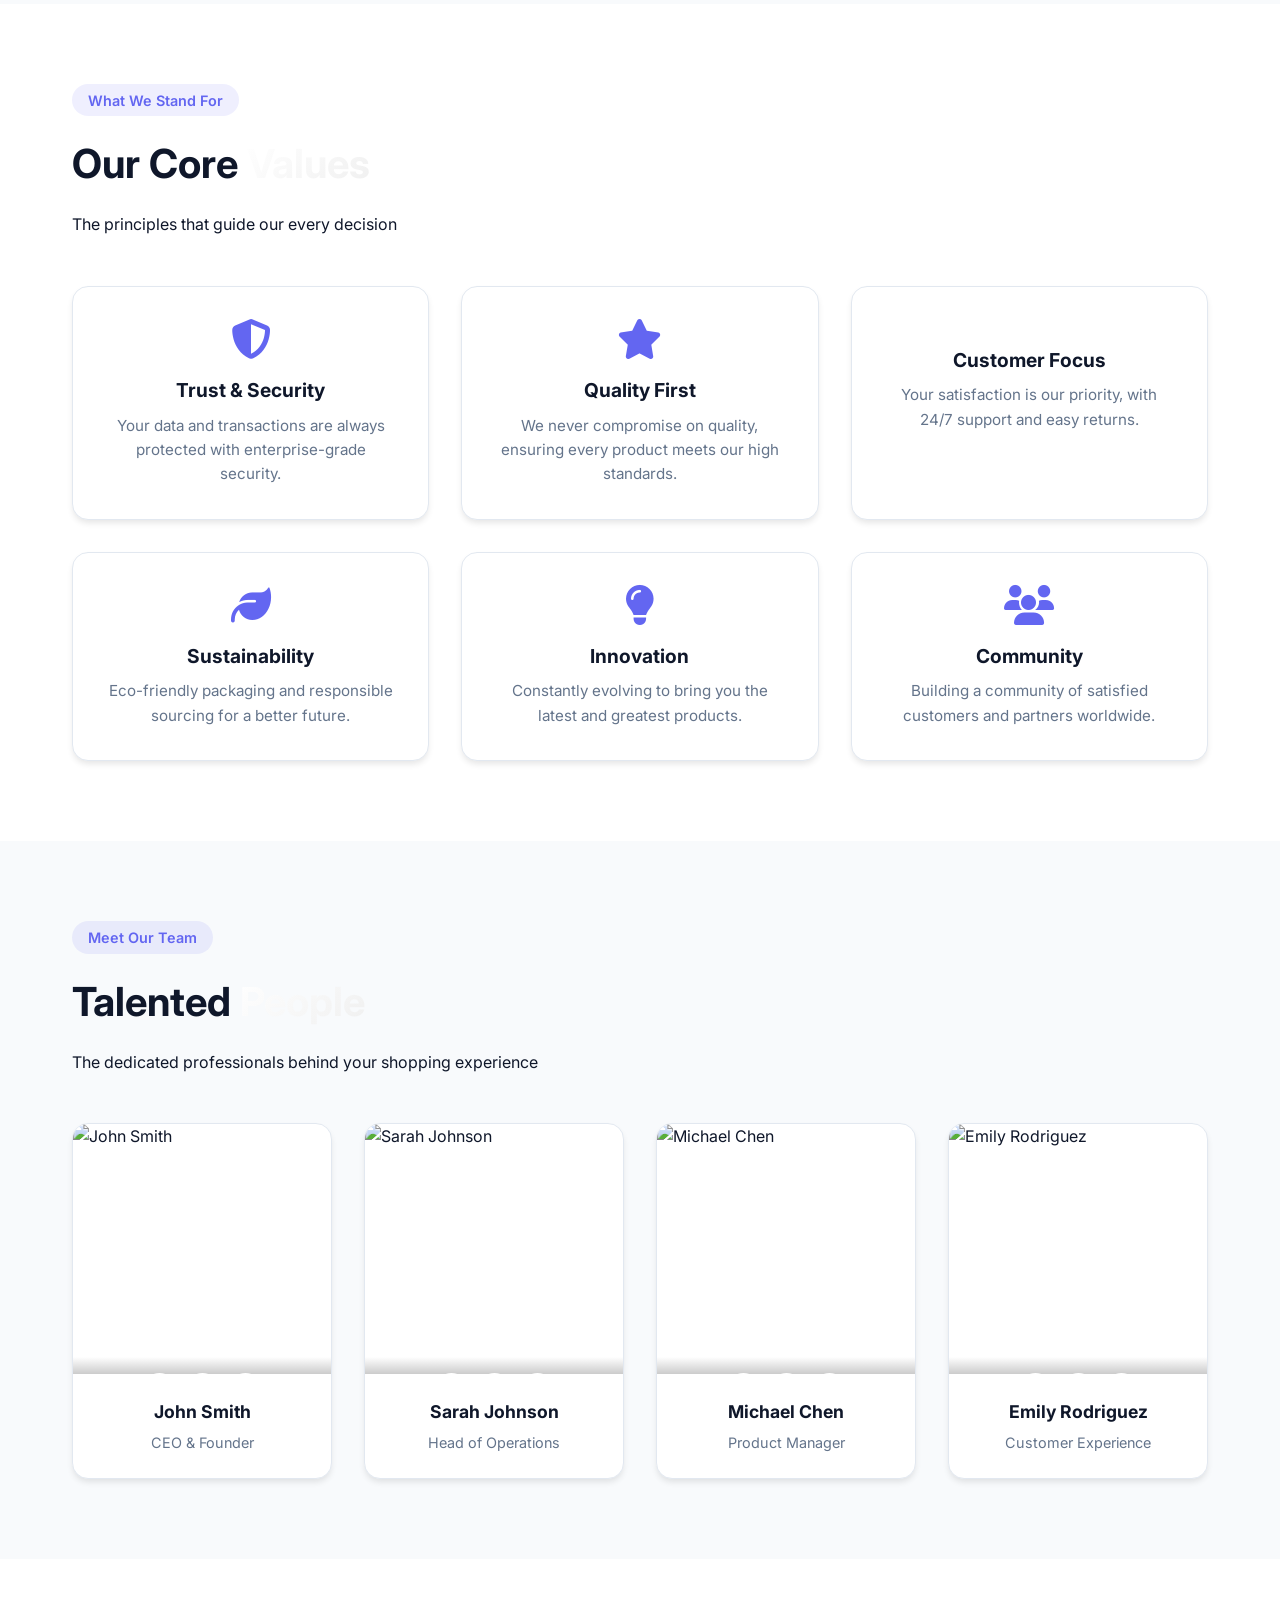
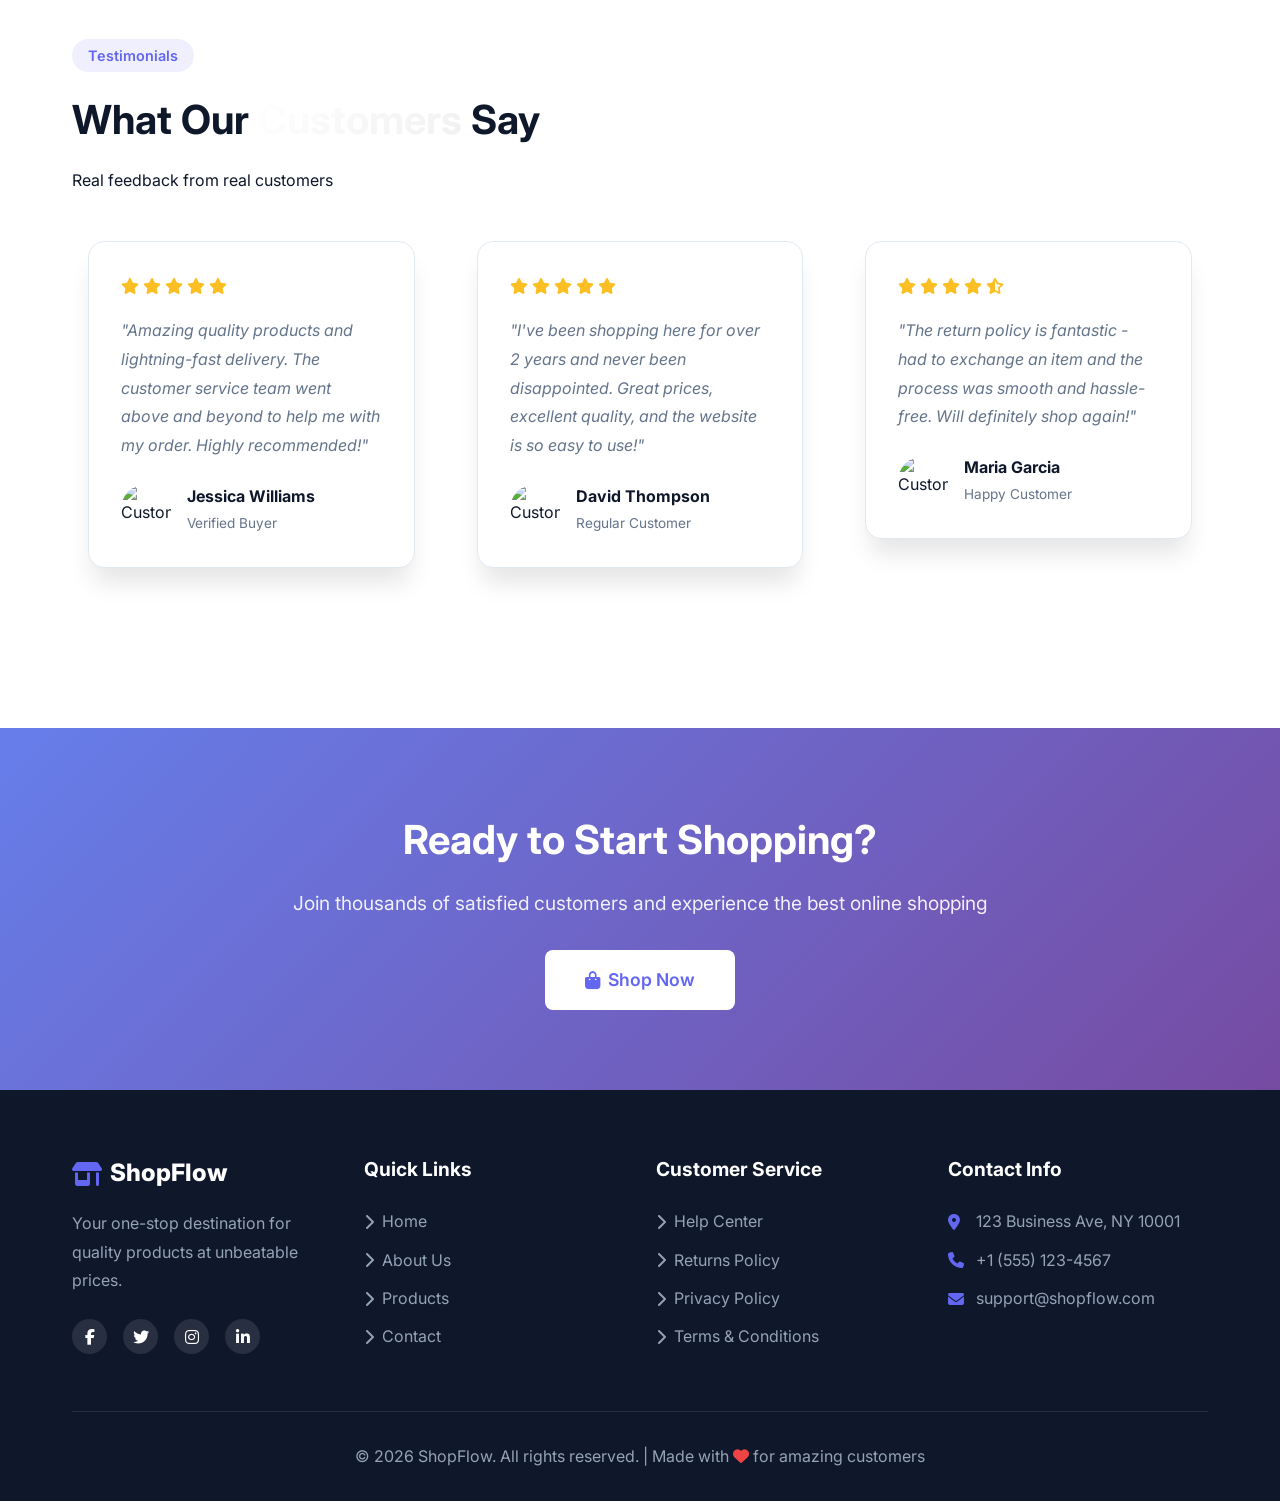
==== commit 578d324c: "coding" ====
--- a/about-page/index.html
+++ b/about-page/index.html
@@ -31,10 +31,10 @@
             </div>
 
             <ul class="nav-links">
-                <li><a href="index.html"><i class="fas fa-home"></i> Home</a></li>
-                <li><a href="about.html" class="active"><i class="fas fa-info-circle"></i> About</a></li>
-                <li><a href="products.html"><i class="fas fa-box"></i> Products</a></li>
-                <li><a href="contact.html"><i class="fas fa-envelope"></i> Contact</a></li>
+                <li><a href="../index.html"><i class="fas fa-home"></i> Home</a></li>
+                <li><a href="./index.html" class="active"><i class="fas fa-info-circle"></i> About</a></li>
+                <li><a href="../addProject-page/addProject.html"><i class="fas fa-box"></i>Add Products</a></li>
+                <li><a href="../contact-page/index.html"><i class="fas fa-envelope"></i> Contact</a></li>
             </ul>
 
             <div class="nav-actions">
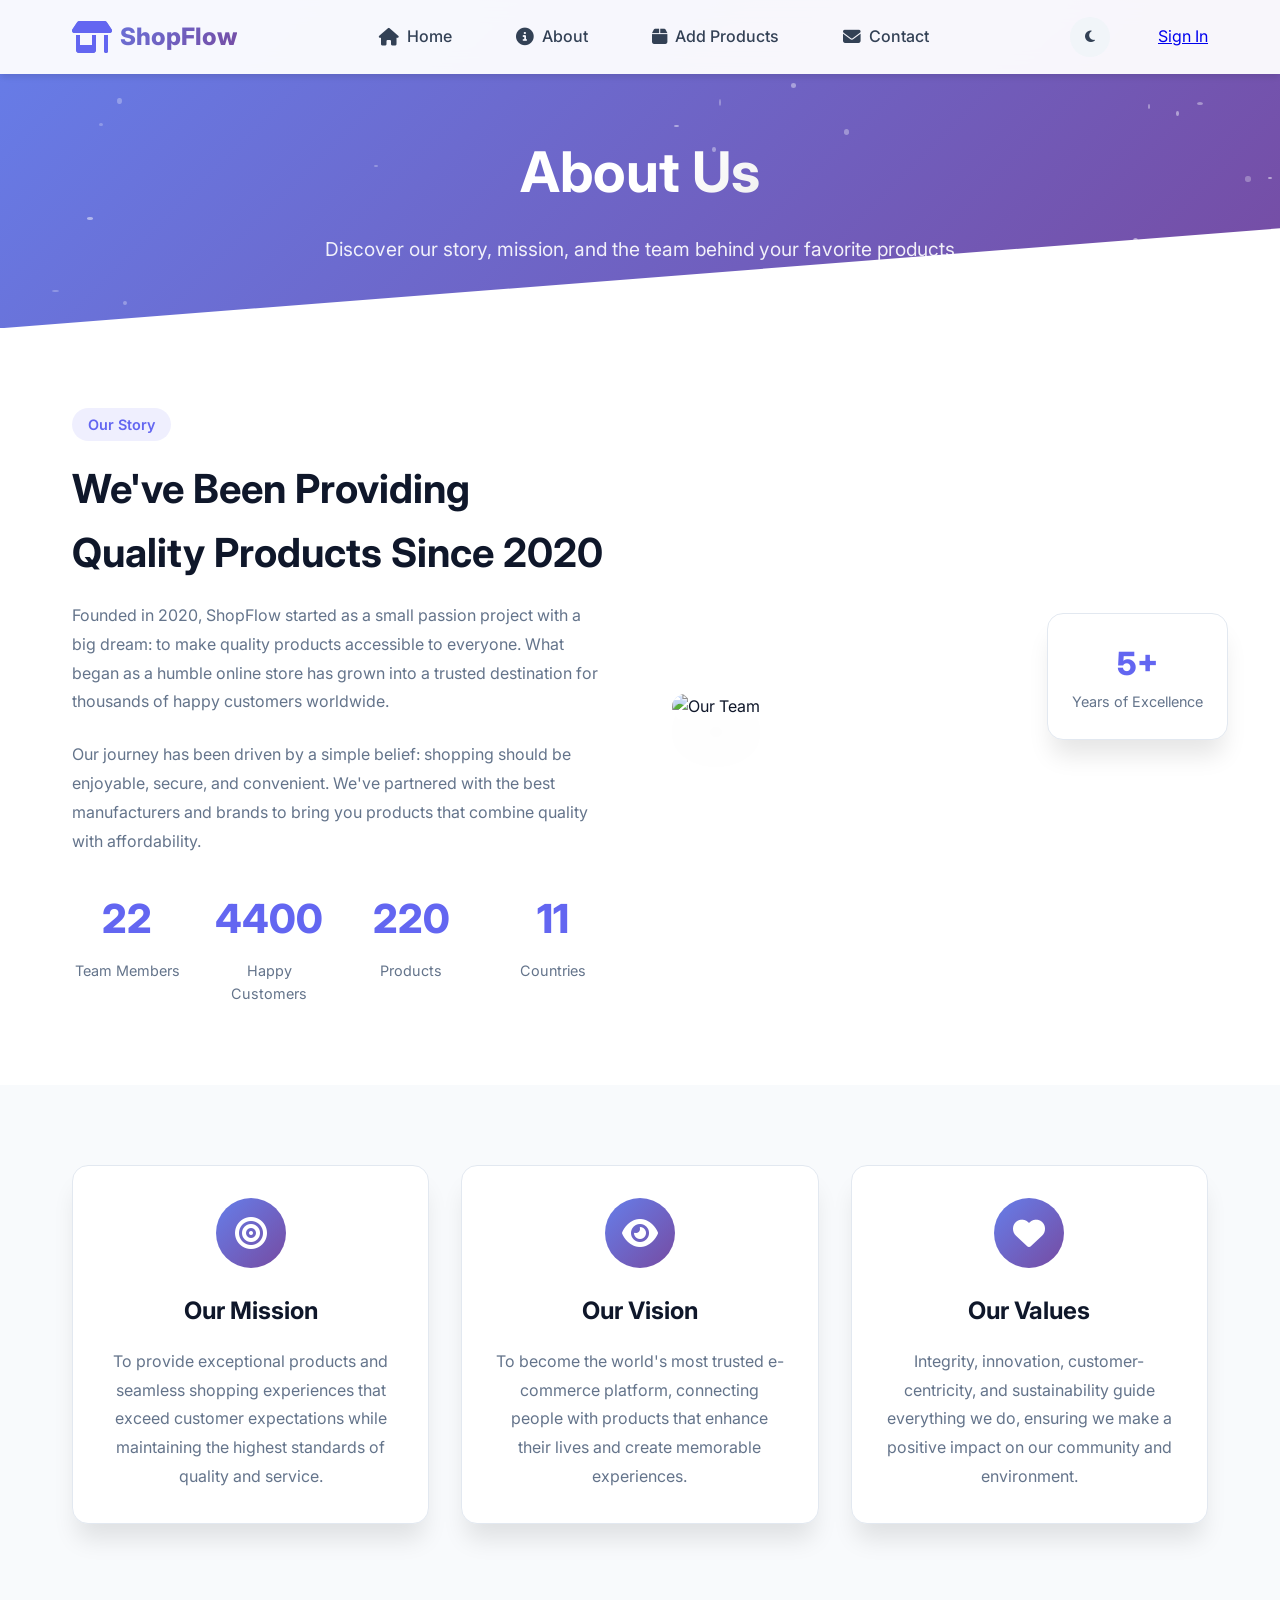
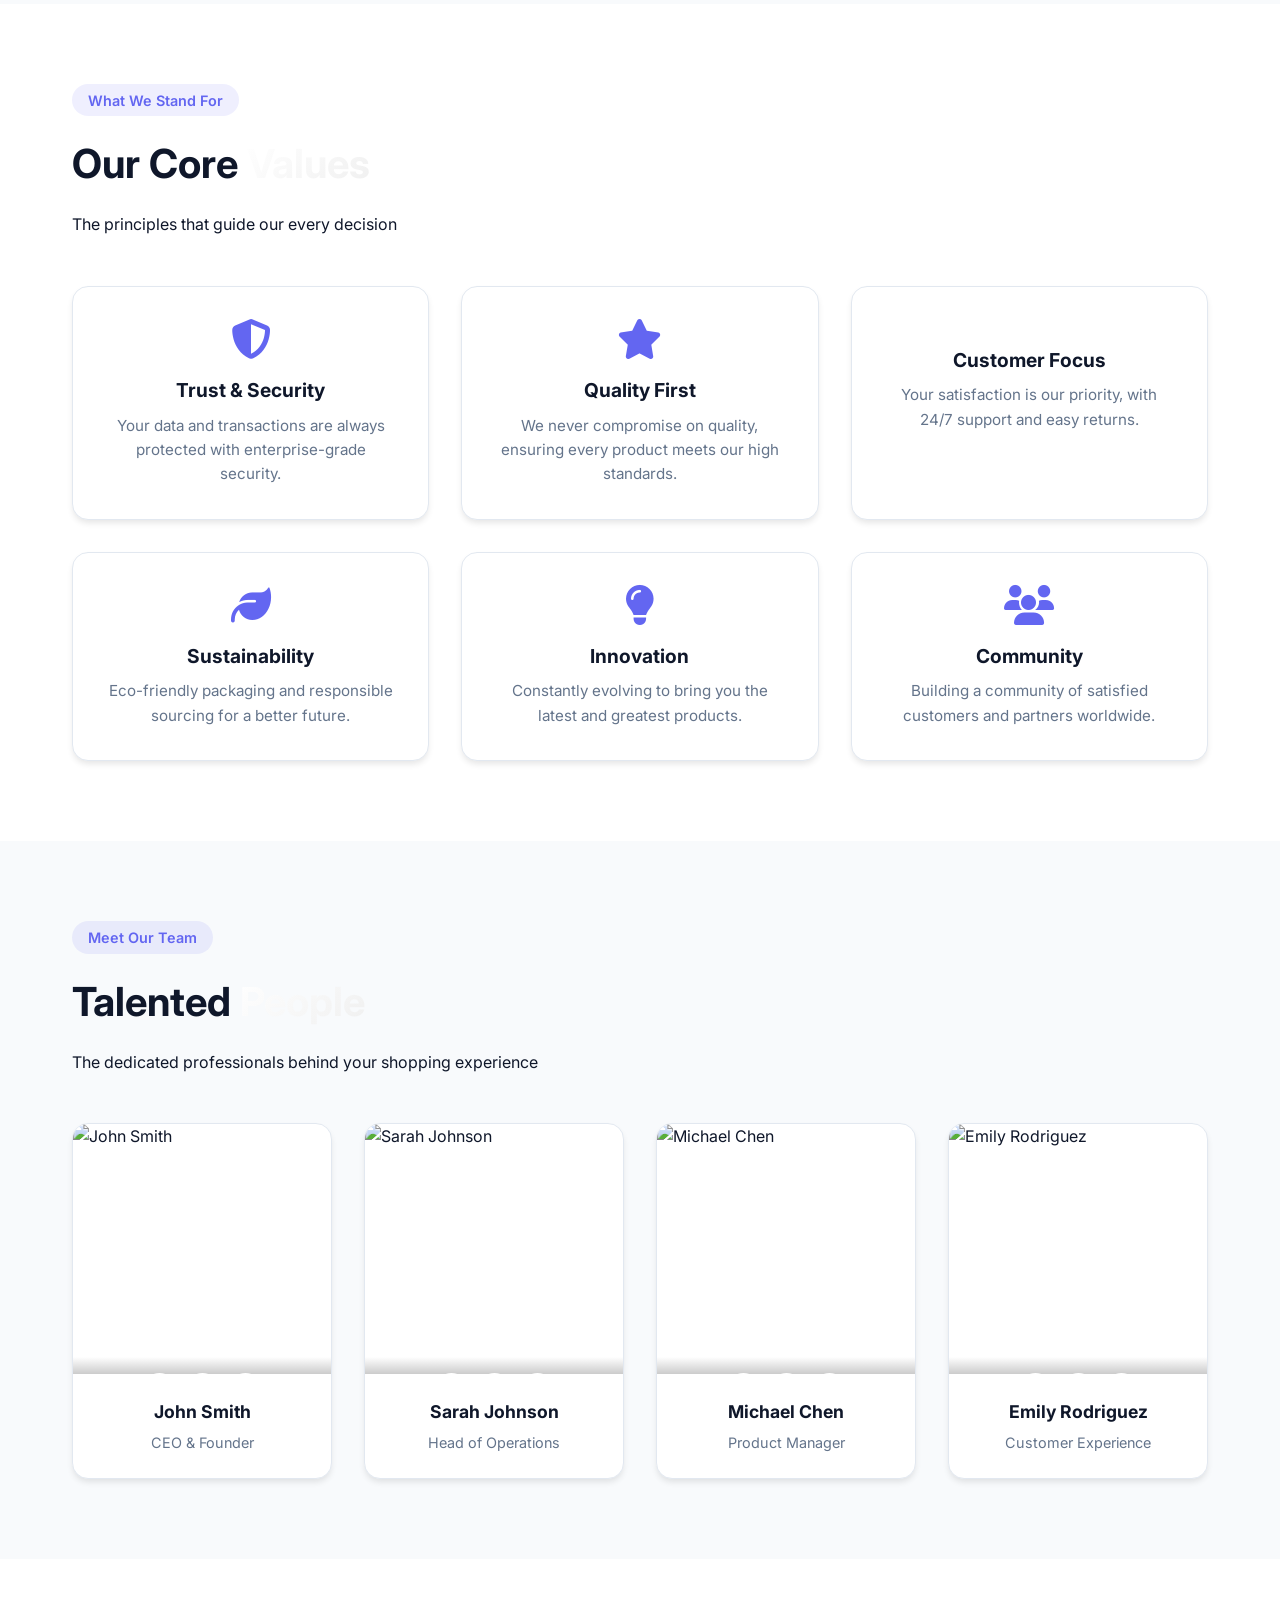
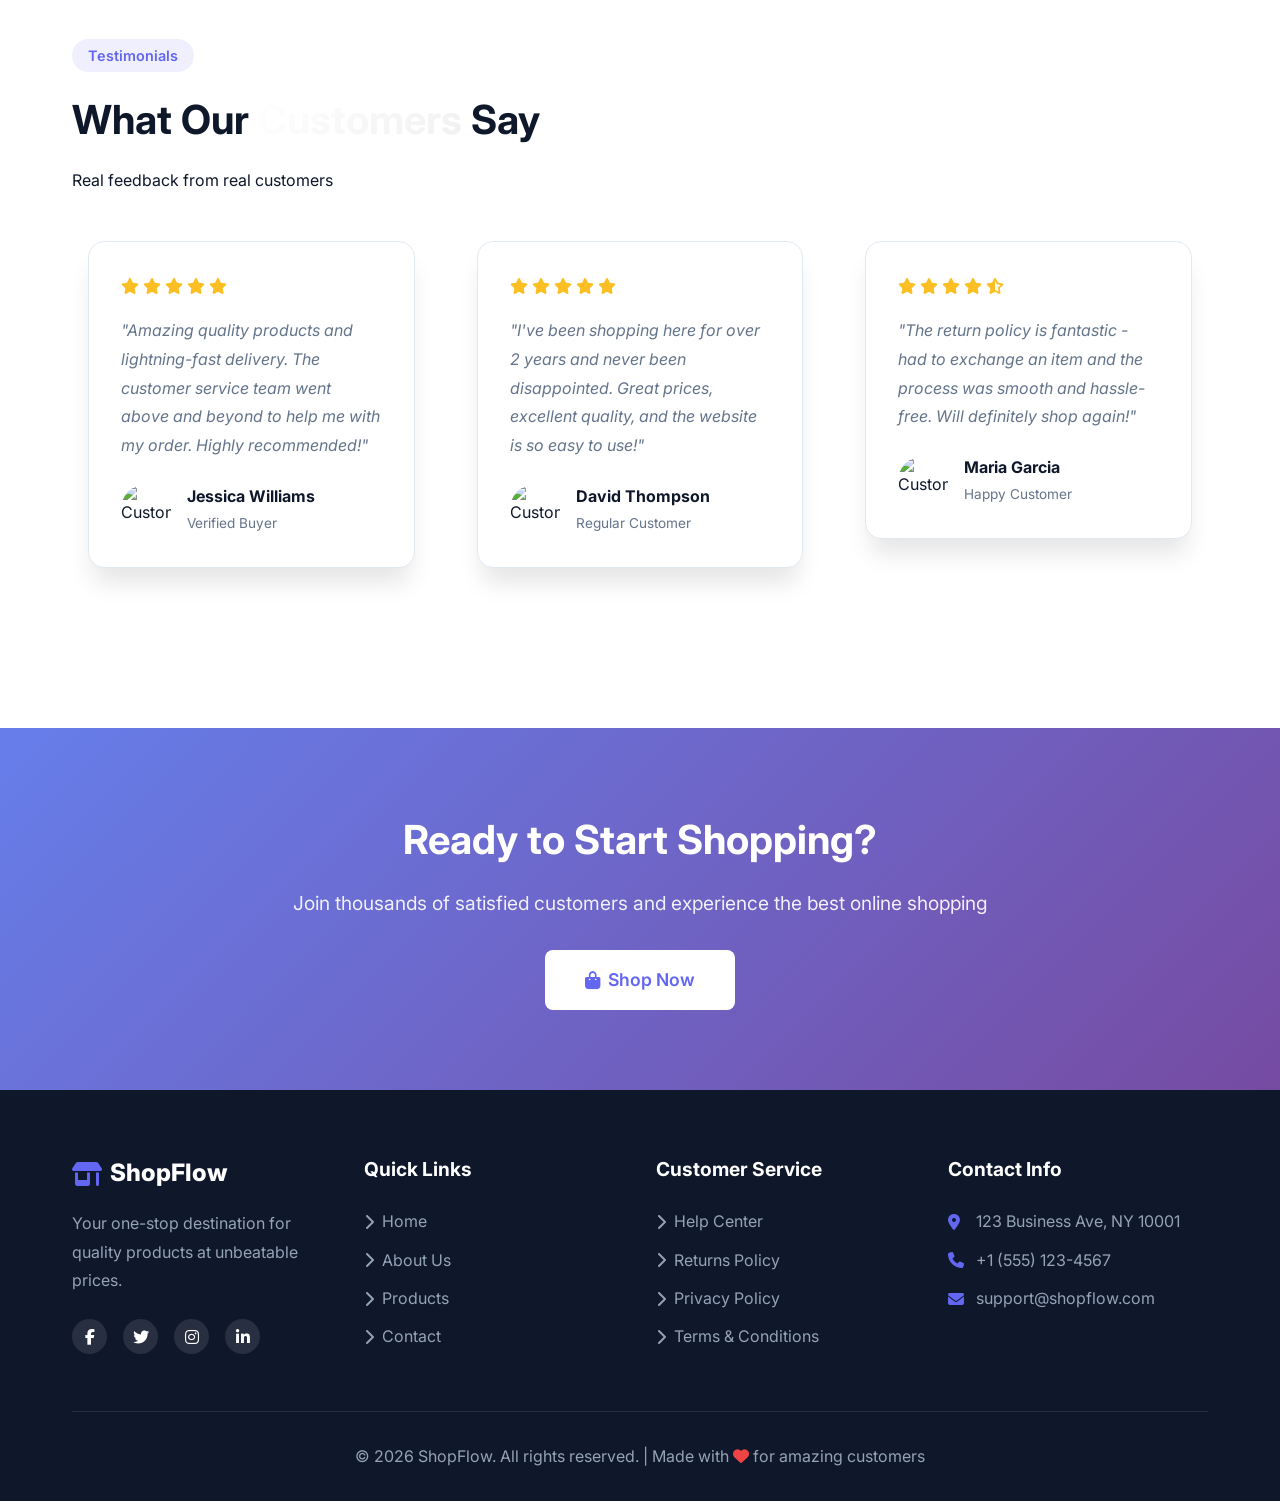
==== commit 14c8617e: "coding" ====
--- a/about-page/index.html
+++ b/about-page/index.html
@@ -42,9 +42,9 @@
                     <i class="fas fa-moon"></i>
                 </button>
                 
-                <a href="./login.html" class="login-btn">
-                    <i class="fas fa-user"></i>
-                    <span>Sign In</span>
+                <a href="./login.html">
+                   
+                    <a href="../login-page/login.html"><span>Sign In</span></a>
                 </a>
 
                 <button class="mobile-menu" id="mobileMenu">
